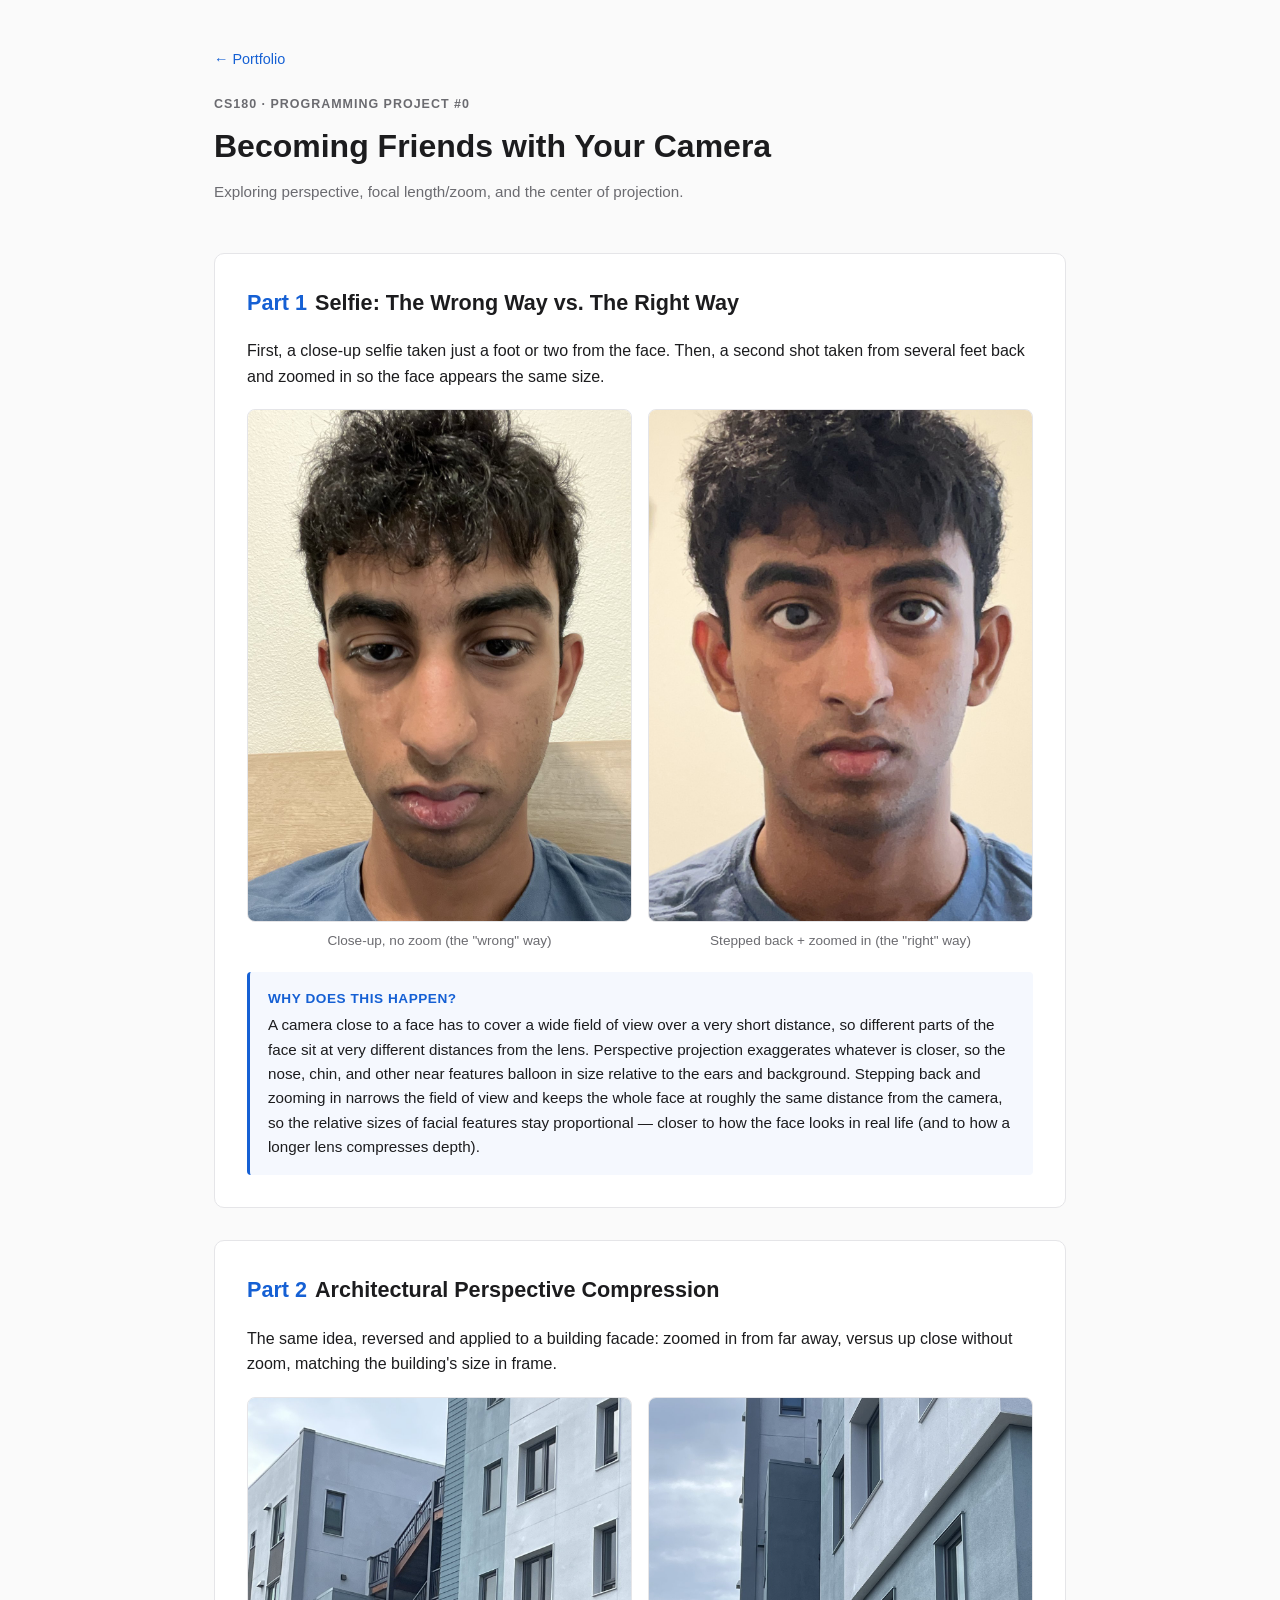
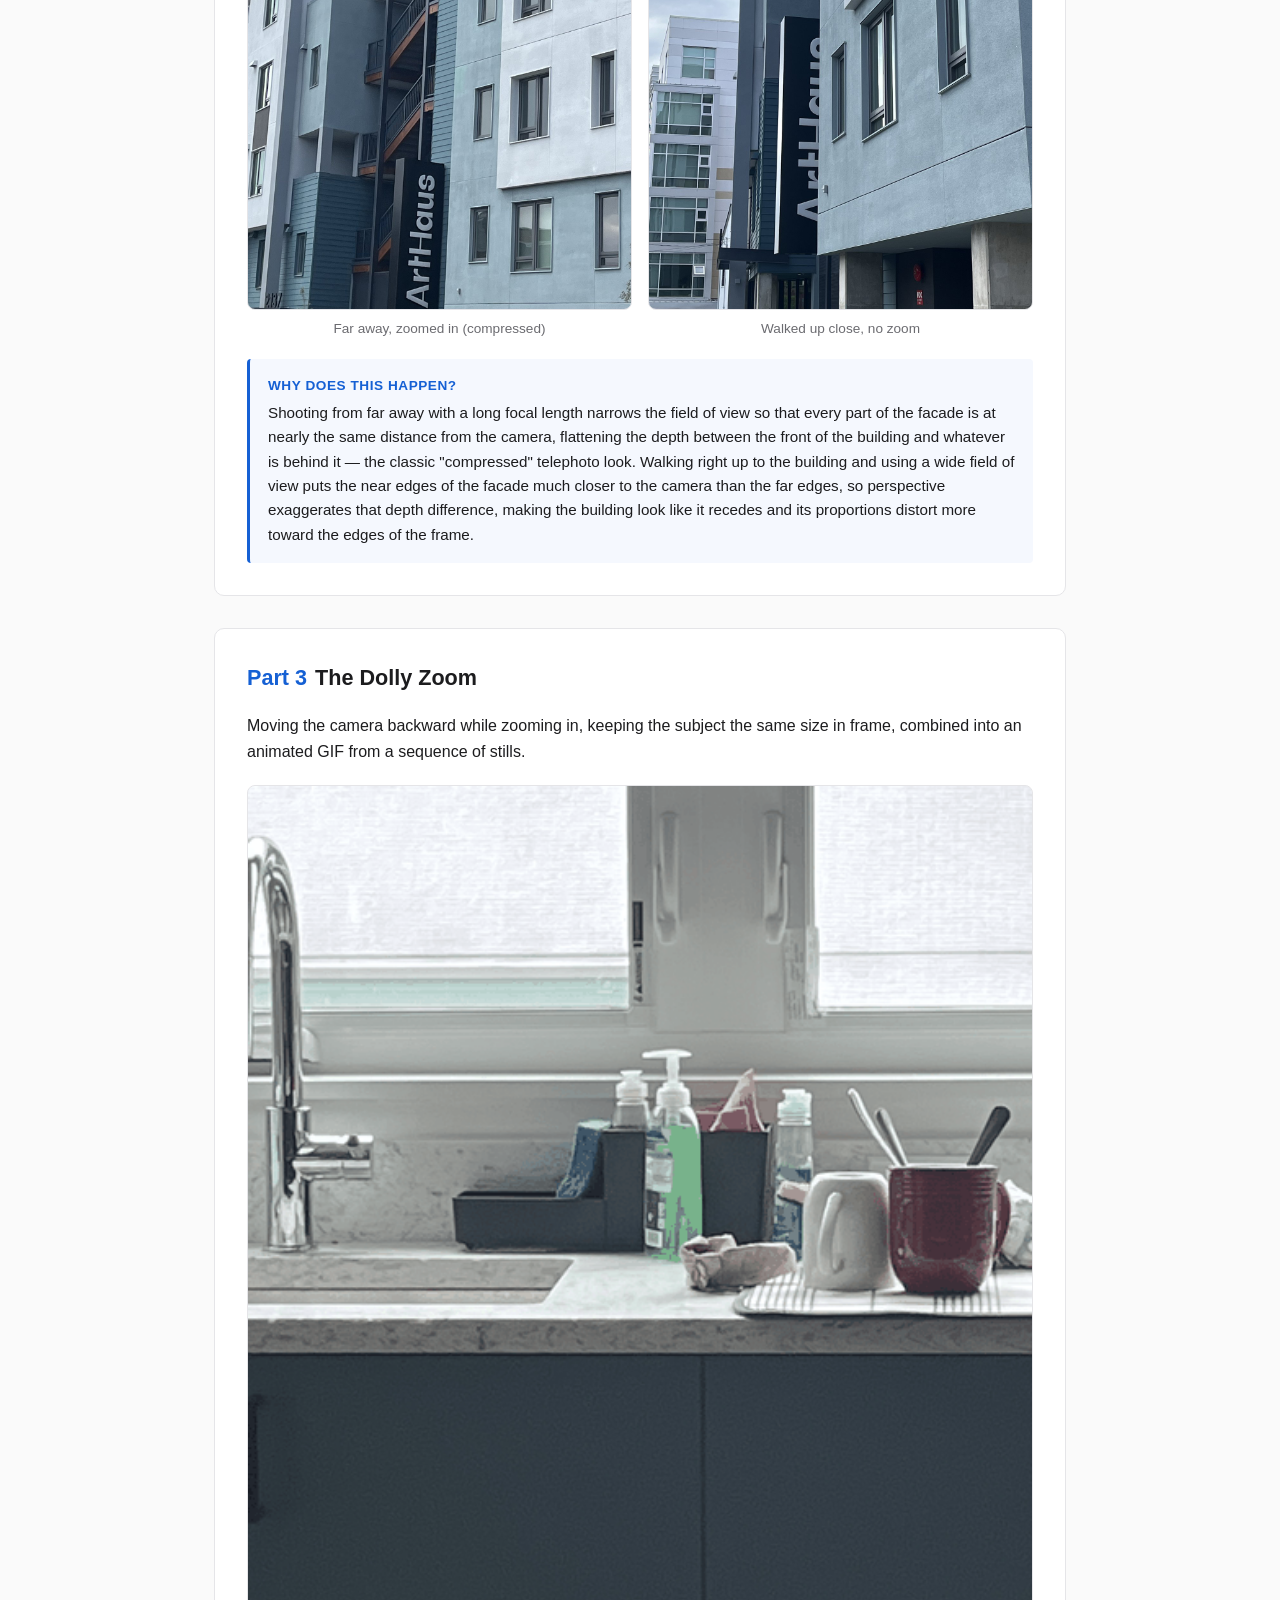
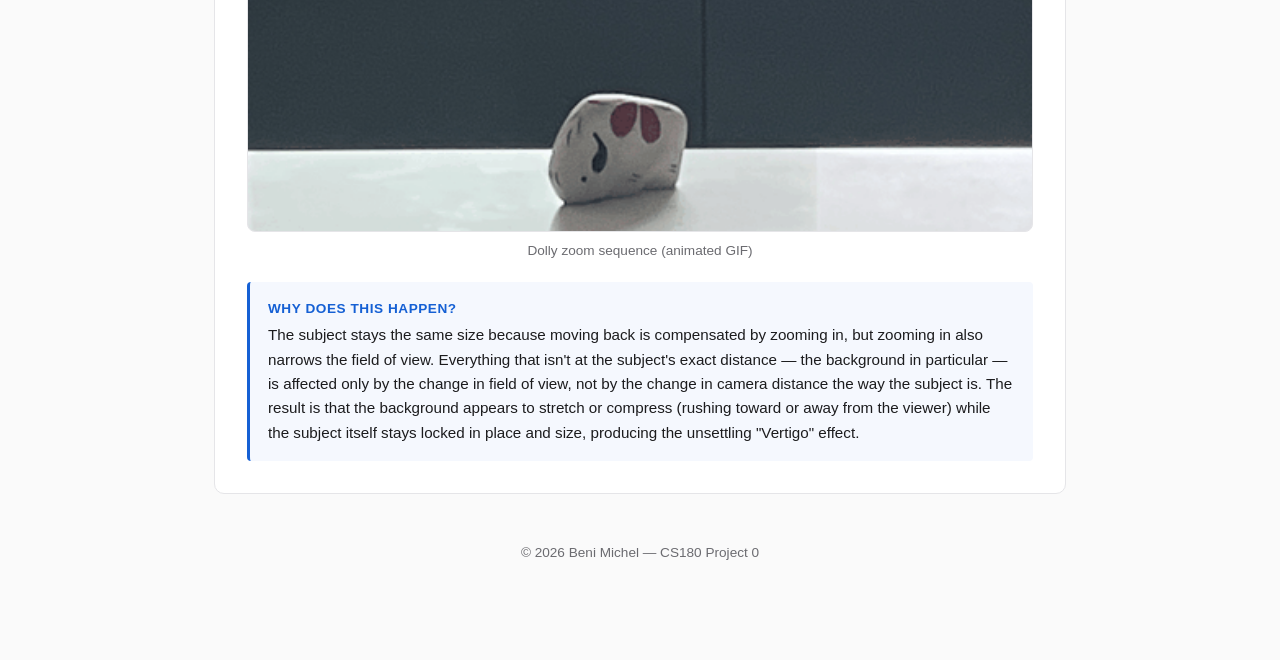
==== proj0/index.html @ 73de3171 "Add Project 0: Becoming Friends with Your Camera Portfolio homepage plus the proj0 writeup covering " ====
<!DOCTYPE html>
<html lang="en">
<head>
  <meta charset="UTF-8">
  <meta name="viewport" content="width=device-width, initial-scale=1.0">
  <title>Proj0 — Becoming Friends with Your Camera</title>
  <link rel="stylesheet" href="../style.css">
</head>
<body>
  <div class="wrap">
    <nav class="crumbs"><a href="../index.html">&larr; Portfolio</a></nav>

    <header class="page-header">
      <div class="eyebrow">CS180 · Programming Project #0</div>
      <h1>Becoming Friends with Your Camera</h1>
      <div class="meta">Exploring perspective, focal length/zoom, and the center of projection.</div>
    </header>

    <!-- PART 1 -->
    <section class="part" id="part1">
      <h2><span class="part-label">Part 1</span>Selfie: The Wrong Way vs. The Right Way</h2>
      <p>
        First, a close-up selfie taken just a foot or two from the face. Then, a second
        shot taken from several feet back and zoomed in so the face appears the same size.
      </p>
      <div class="figure-row">
        <figure>
          <img src="media/selfie-close.jpeg" alt="Close-up selfie">
          <figcaption>Close-up, no zoom (the "wrong" way)</figcaption>
        </figure>
        <figure>
          <img src="media/selfie-far.jpeg" alt="Stepped-back, zoomed-in selfie">
          <figcaption>Stepped back + zoomed in (the "right" way)</figcaption>
        </figure>
      </div>
      <div class="discuss">
        <strong>Why does this happen?</strong>
        A camera close to a face has to cover a wide field of view over a very short
        distance, so different parts of the face sit at very different distances from
        the lens. Perspective projection exaggerates whatever is closer, so the nose,
        chin, and other near features balloon in size relative to the ears and background.
        Stepping back and zooming in narrows the field of view and keeps the whole face at
        roughly the same distance from the camera, so the relative sizes of facial
        features stay proportional — closer to how the face looks in real life (and to
        how a longer lens compresses depth).
      </div>
    </section>

    <!-- PART 2 -->
    <section class="part" id="part2">
      <h2><span class="part-label">Part 2</span>Architectural Perspective Compression</h2>
      <p>
        The same idea, reversed and applied to a building facade: zoomed in from far
        away, versus up close without zoom, matching the building's size in frame.
      </p>
      <div class="figure-row">
        <figure>
          <img src="media/building-zoomed.jpeg" alt="Building photographed from far away, zoomed in">
          <figcaption>Far away, zoomed in (compressed)</figcaption>
        </figure>
        <figure>
          <img src="media/building-close.jpeg" alt="Building photographed up close, no zoom">
          <figcaption>Walked up close, no zoom</figcaption>
        </figure>
      </div>
      <div class="discuss">
        <strong>Why does this happen?</strong>
        Shooting from far away with a long focal length narrows the field of view so
        that every part of the facade is at nearly the same distance from the camera,
        flattening the depth between the front of the building and whatever is behind
        it — the classic "compressed" telephoto look. Walking right up to the building
        and using a wide field of view puts the near edges of the facade much closer to
        the camera than the far edges, so perspective exaggerates that depth difference,
        making the building look like it recedes and its proportions distort more toward
        the edges of the frame.
      </div>
    </section>

    <!-- PART 3 -->
    <section class="part" id="part3">
      <h2><span class="part-label">Part 3</span>The Dolly Zoom</h2>
      <p>
        Moving the camera backward while zooming in, keeping the subject the same size
        in frame, combined into an animated GIF from a sequence of stills.
      </p>
      <div class="figure-row">
        <figure>
          <img src="media/dolly-zoom.gif" alt="Dolly zoom animation">
          <figcaption>Dolly zoom sequence (animated GIF)</figcaption>
        </figure>
      </div>
      <div class="discuss">
        <strong>Why does this happen?</strong>
        The subject stays the same size because moving back is compensated by zooming
        in, but zooming in also narrows the field of view. Everything that isn't at the
        subject's exact distance — the background in particular — is affected only by
        the change in field of view, not by the change in camera distance the way the
        subject is. The result is that the background appears to stretch or compress
        (rushing toward or away from the viewer) while the subject itself stays locked
        in place and size, producing the unsettling "Vertigo" effect.
      </div>
    </section>

    <footer class="page-footer">
      &copy; 2026 Beni Michel — CS180 Project 0
    </footer>
  </div>
</body>
</html>
---- style.css ----
:root {
  --bg: #fafafa;
  --panel: #ffffff;
  --text: #1c1c1e;
  --muted: #6b6b70;
  --accent: #1560d4;
  --border: #e5e5e8;
  --radius: 10px;
  --maxw: 900px;
}

* {
  box-sizing: border-box;
}

body {
  margin: 0;
  font-family: -apple-system, BlinkMacSystemFont, "Segoe UI", Roboto, Helvetica, Arial, sans-serif;
  background: var(--bg);
  color: var(--text);
  line-height: 1.6;
}

.wrap {
  max-width: var(--maxw);
  margin: 0 auto;
  padding: 48px 24px 96px;
}

header.page-header {
  margin-bottom: 48px;
}

header.page-header .eyebrow {
  text-transform: uppercase;
  letter-spacing: 0.08em;
  font-size: 0.78rem;
  color: var(--muted);
  font-weight: 600;
}

header.page-header h1 {
  font-size: 2rem;
  margin: 6px 0 8px;
}

header.page-header .meta {
  color: var(--muted);
  font-size: 0.95rem;
}

nav.crumbs {
  font-size: 0.9rem;
  margin-bottom: 24px;
}

nav.crumbs a {
  color: var(--accent);
  text-decoration: none;
}

nav.crumbs a:hover {
  text-decoration: underline;
}

section.part {
  background: var(--panel);
  border: 1px solid var(--border);
  border-radius: var(--radius);
  padding: 32px;
  margin-bottom: 32px;
}

section.part h2 {
  margin-top: 0;
  font-size: 1.35rem;
}

section.part h2 .part-label {
  color: var(--accent);
  font-weight: 700;
  margin-right: 8px;
}

.figure-row {
  display: flex;
  gap: 16px;
  flex-wrap: wrap;
  margin: 20px 0;
}

.figure-row figure {
  flex: 1 1 280px;
  margin: 0;
}

figure img,
figure video {
  width: 100%;
  height: auto;
  display: block;
  border-radius: 8px;
  border: 1px solid var(--border);
  background: #f0f0f2;
}

figcaption {
  margin-top: 8px;
  font-size: 0.85rem;
  color: var(--muted);
  text-align: center;
}

.placeholder {
  width: 100%;
  aspect-ratio: 4 / 3;
  border-radius: 8px;
  border: 2px dashed var(--border);
  background: #f5f5f7;
  display: flex;
  align-items: center;
  justify-content: center;
  color: var(--muted);
  font-size: 0.85rem;
  text-align: center;
  padding: 16px;
}

.discuss {
  margin-top: 16px;
  padding: 16px 18px;
  background: #f5f8fe;
  border-left: 3px solid var(--accent);
  border-radius: 4px;
  font-size: 0.95rem;
}

.discuss strong {
  display: block;
  margin-bottom: 4px;
  color: var(--accent);
  font-size: 0.85rem;
  text-transform: uppercase;
  letter-spacing: 0.04em;
}

.project-list {
  list-style: none;
  padding: 0;
  margin: 0;
}

.project-list li {
  border: 1px solid var(--border);
  background: var(--panel);
  border-radius: var(--radius);
  padding: 20px 24px;
  margin-bottom: 14px;
}

.project-list a {
  color: var(--text);
  text-decoration: none;
  font-weight: 600;
  font-size: 1.1rem;
}

.project-list a:hover {
  color: var(--accent);
}

.project-list .desc {
  color: var(--muted);
  font-size: 0.92rem;
  margin-top: 4px;
}

footer.page-footer {
  margin-top: 48px;
  color: var(--muted);
  font-size: 0.85rem;
  text-align: center;
}
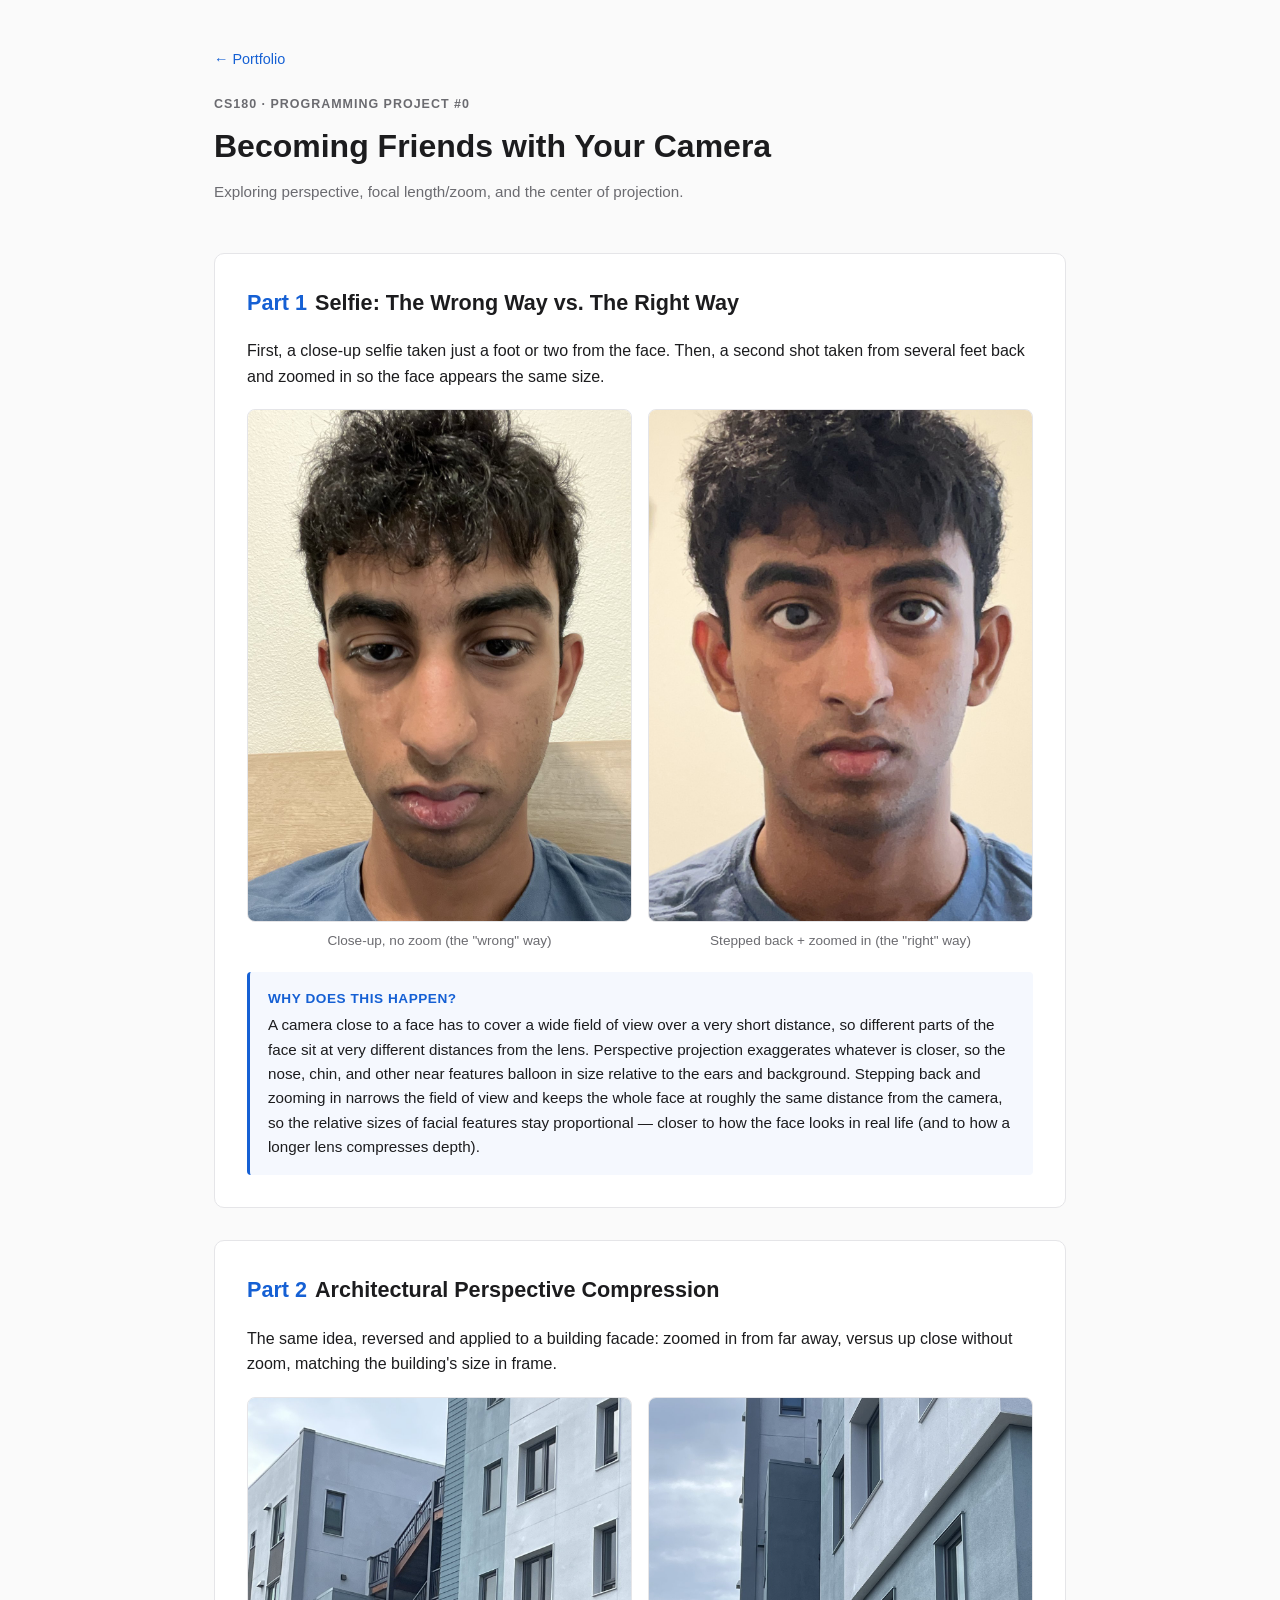
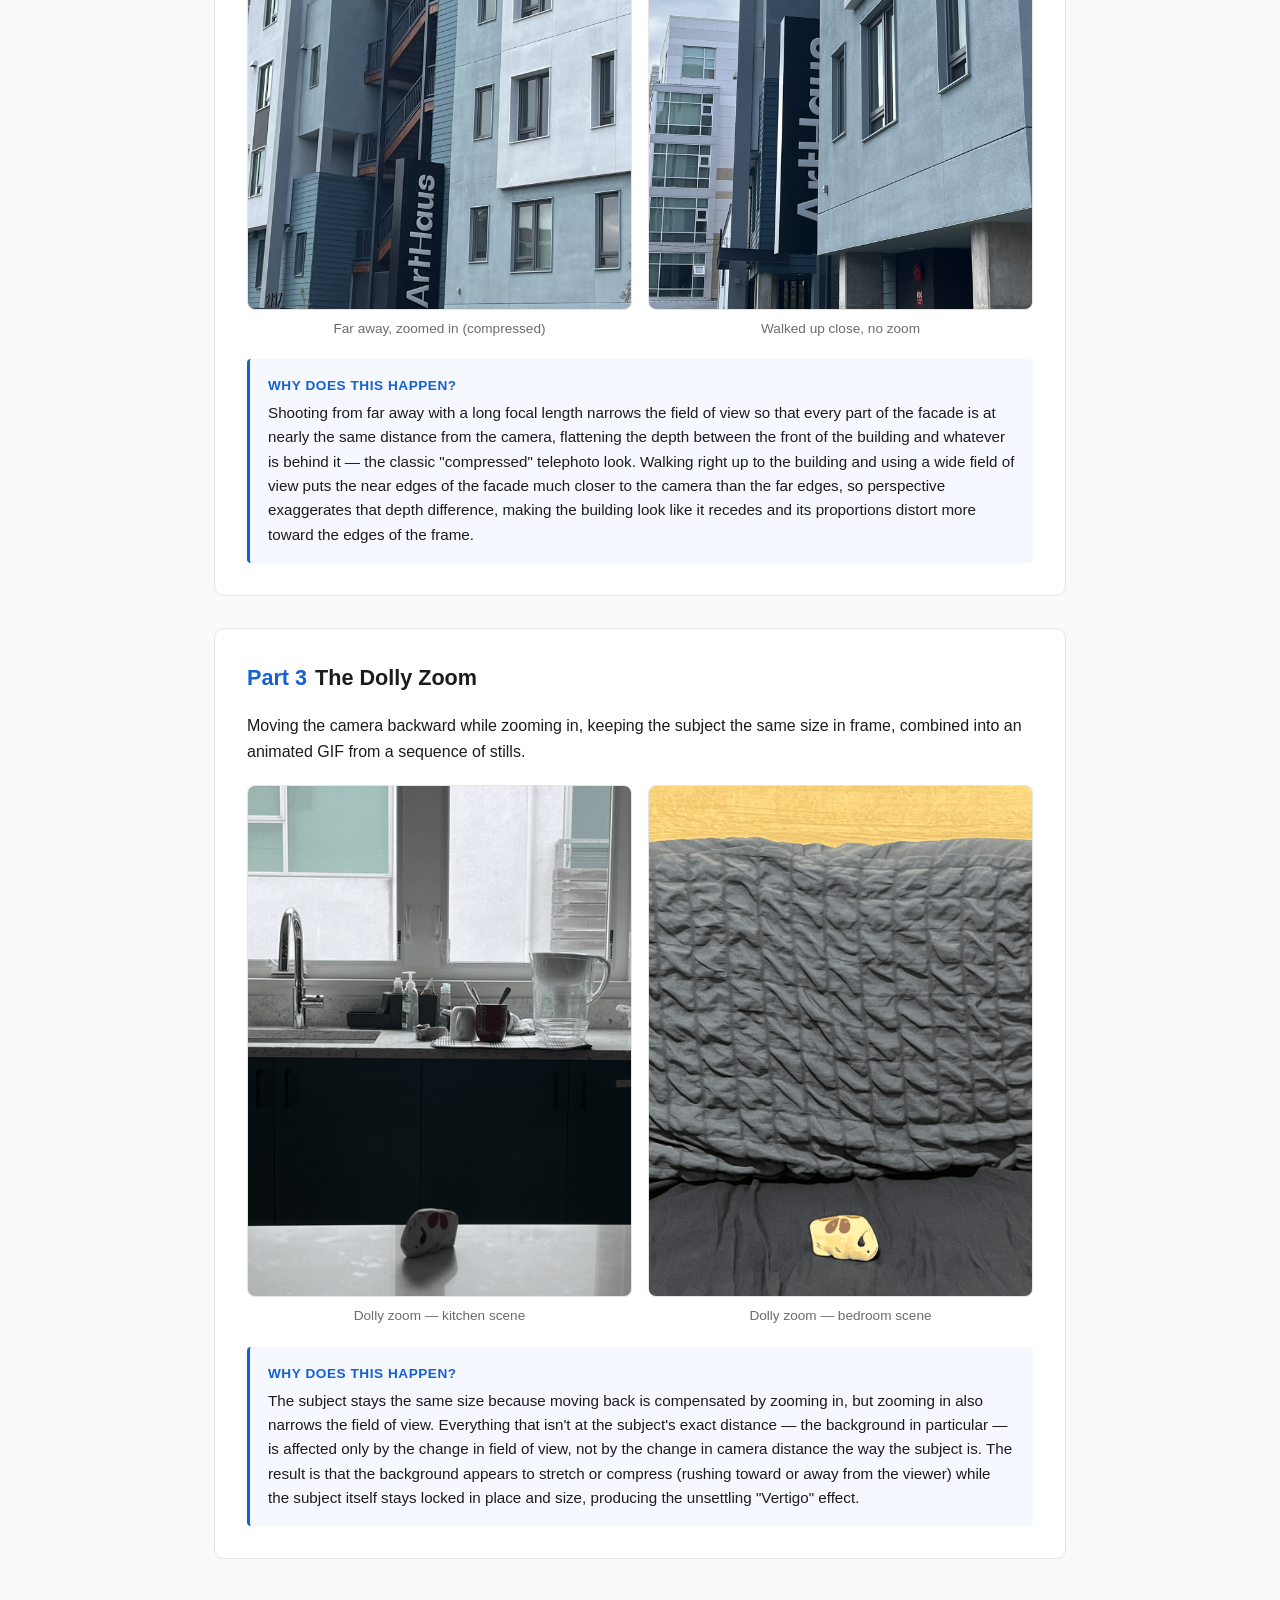
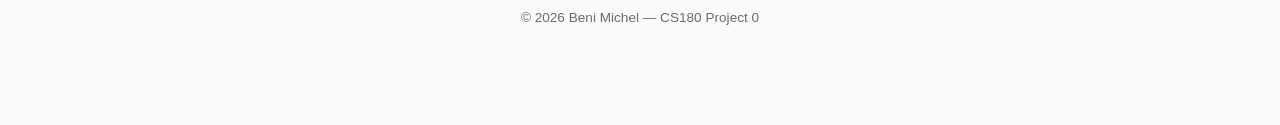
==== commit c0af6948: "Add second dolly zoom example (bedroom scene) Split Part 3 into two scenes side by side: kitchen and" ====
--- a/proj0/index.html
+++ b/proj0/index.html
@@ -85,8 +85,12 @@
       </p>
       <div class="figure-row">
         <figure>
-          <img src="media/dolly-zoom.gif" alt="Dolly zoom animation">
-          <figcaption>Dolly zoom sequence (animated GIF)</figcaption>
+          <img src="media/dolly-zoom-kitchen.gif" alt="Dolly zoom animation, kitchen scene">
+          <figcaption>Dolly zoom — kitchen scene</figcaption>
+        </figure>
+        <figure>
+          <img src="media/dolly-zoom-bed.gif" alt="Dolly zoom animation, bedroom scene">
+          <figcaption>Dolly zoom — bedroom scene</figcaption>
         </figure>
       </div>
       <div class="discuss">
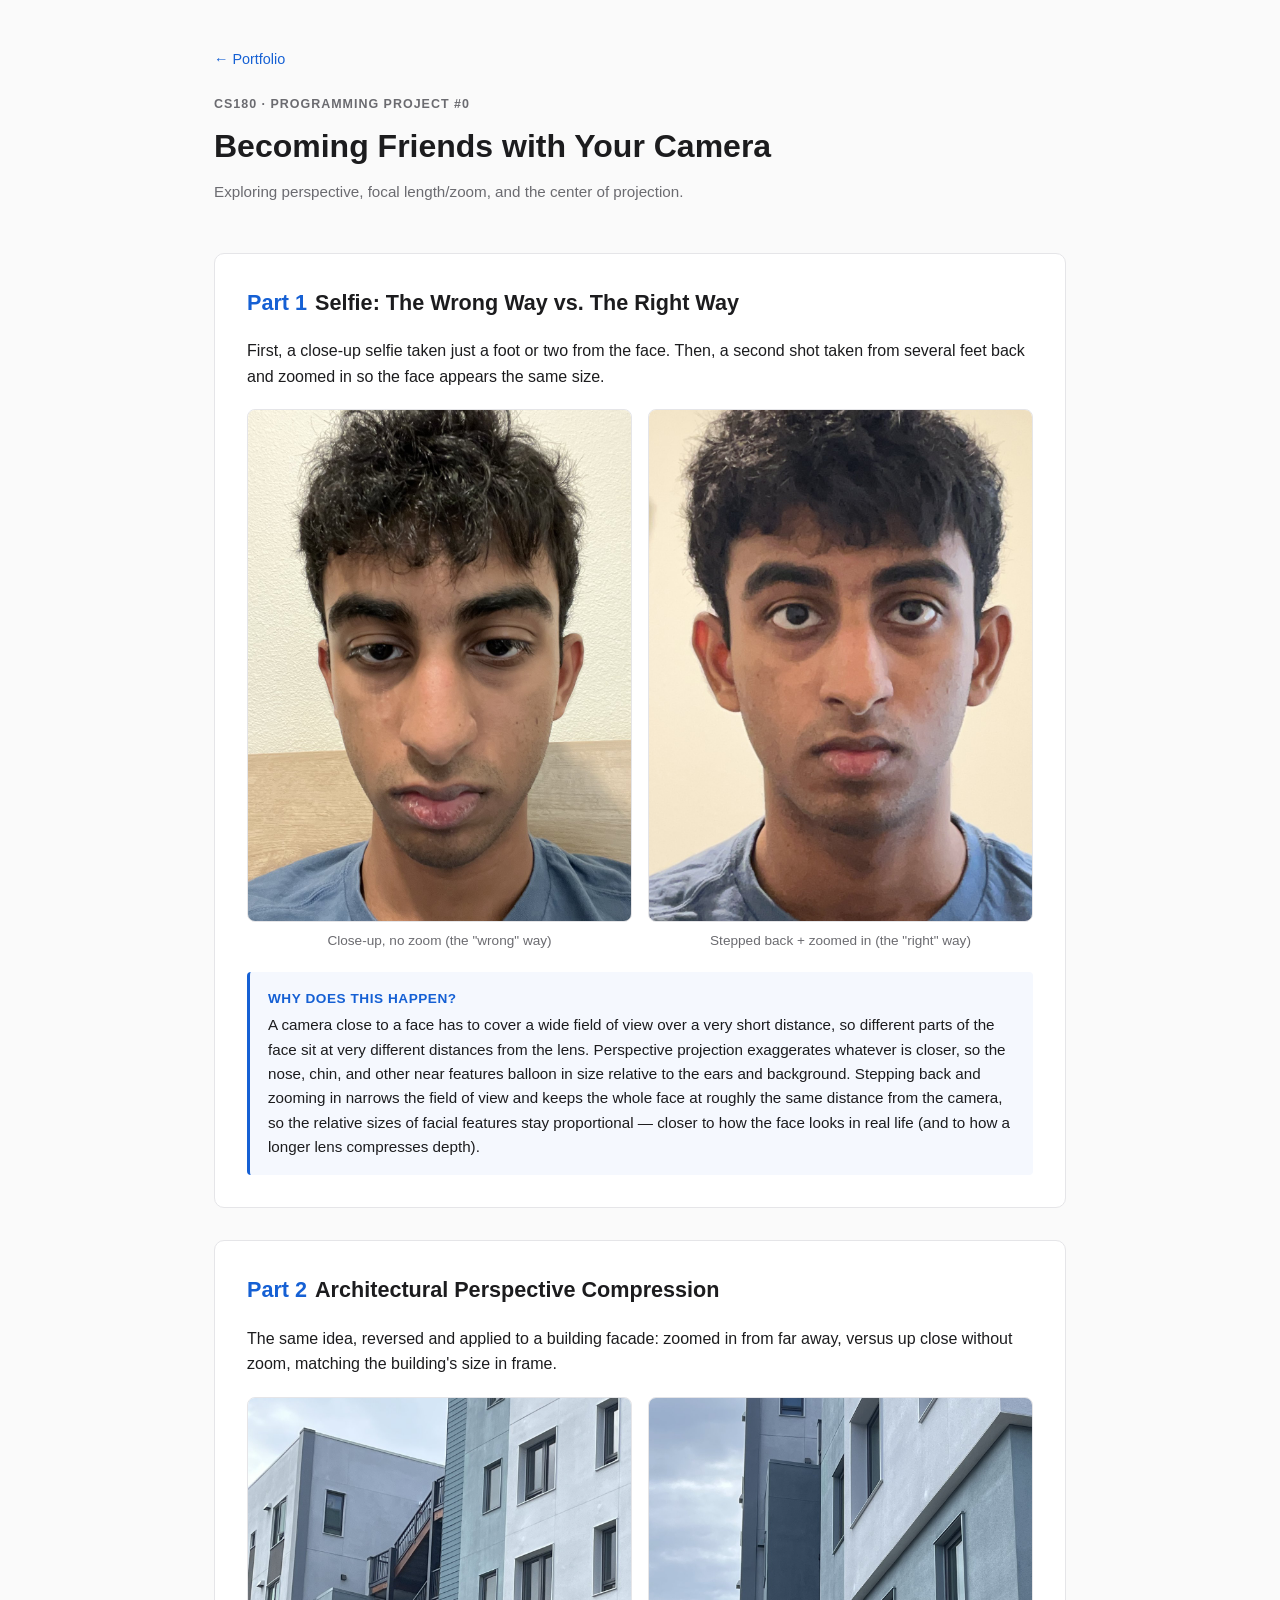
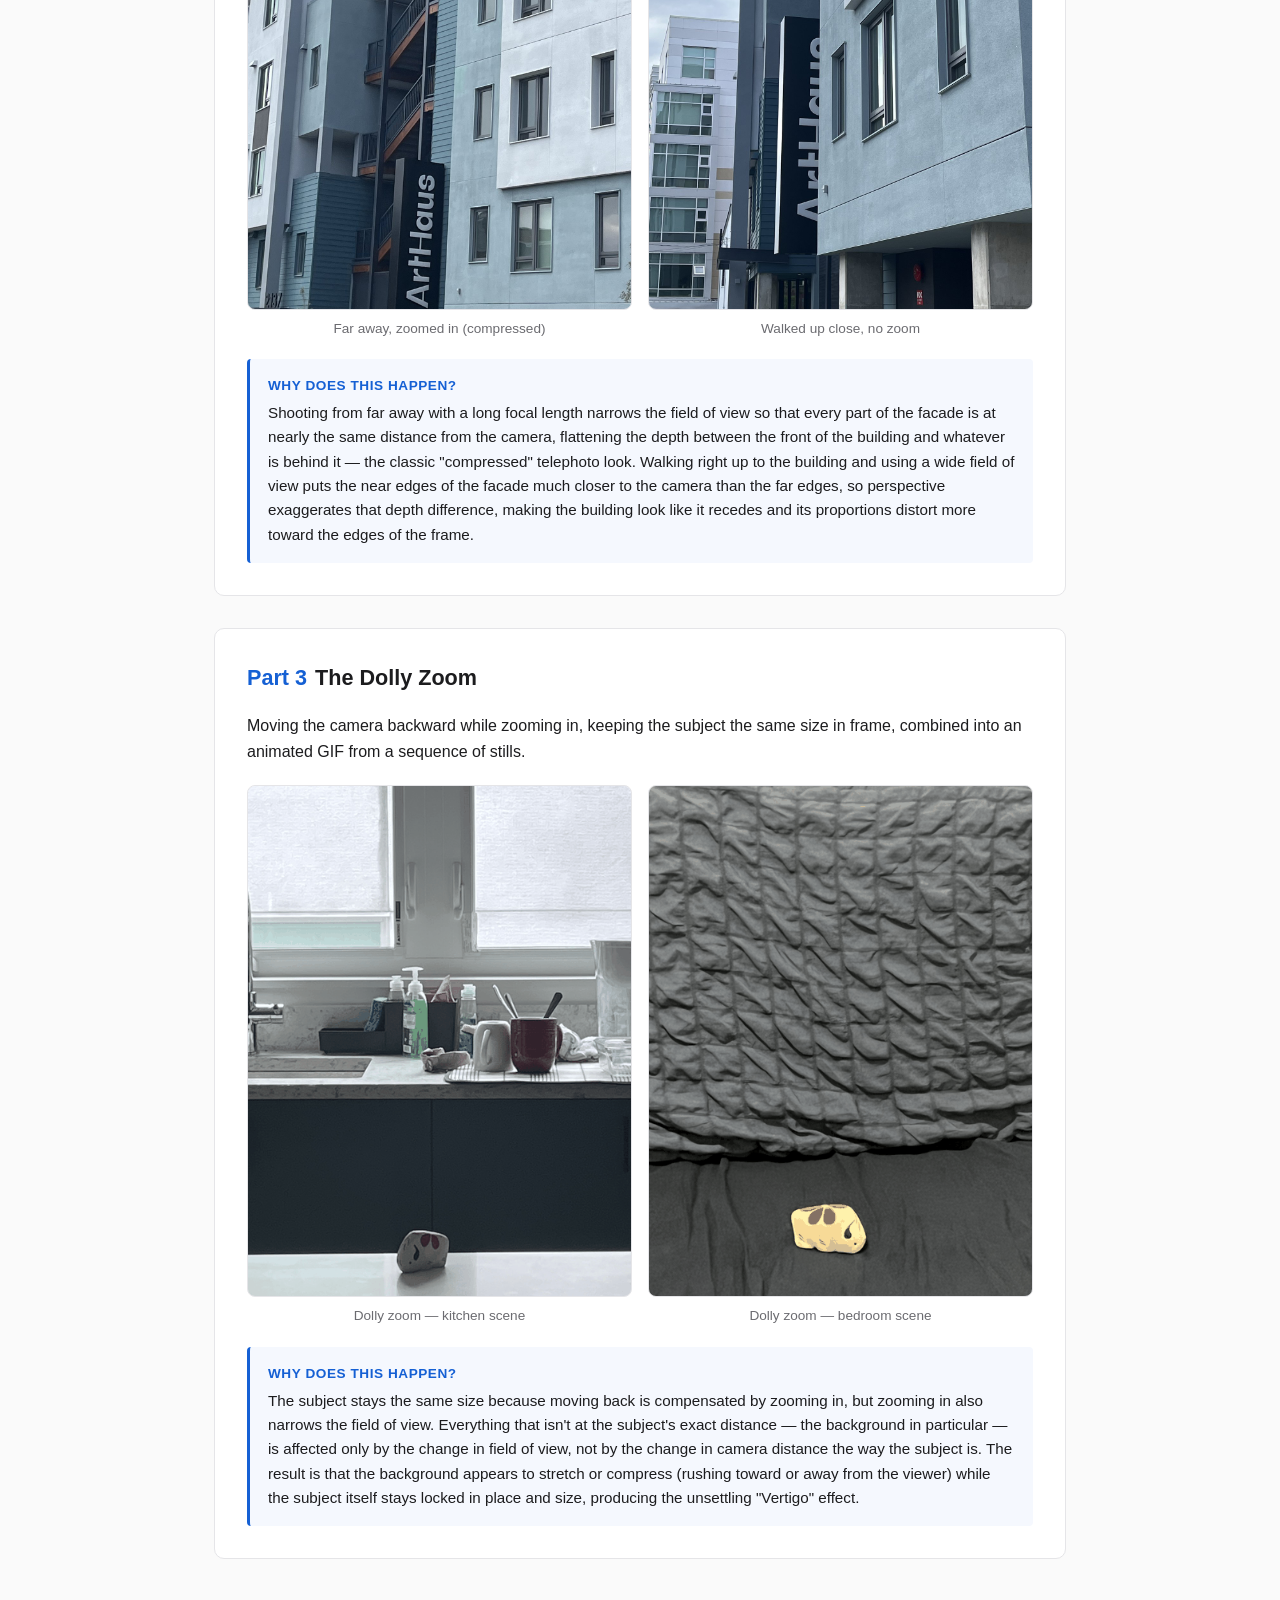
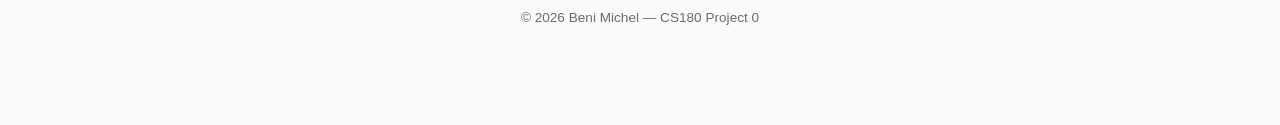
==== commit 9f06fa16: "Rename kitchen dolly zoom asset to dollykitchen.gif" ====
--- a/proj0/index.html
+++ b/proj0/index.html
@@ -85,7 +85,7 @@
       </p>
       <div class="figure-row">
         <figure>
-          <img src="media/dolly-zoom-kitchen.gif" alt="Dolly zoom animation, kitchen scene">
+          <img src="media/dollykitchen.gif" alt="Dolly zoom animation, kitchen scene">
           <figcaption>Dolly zoom — kitchen scene</figcaption>
         </figure>
         <figure>
